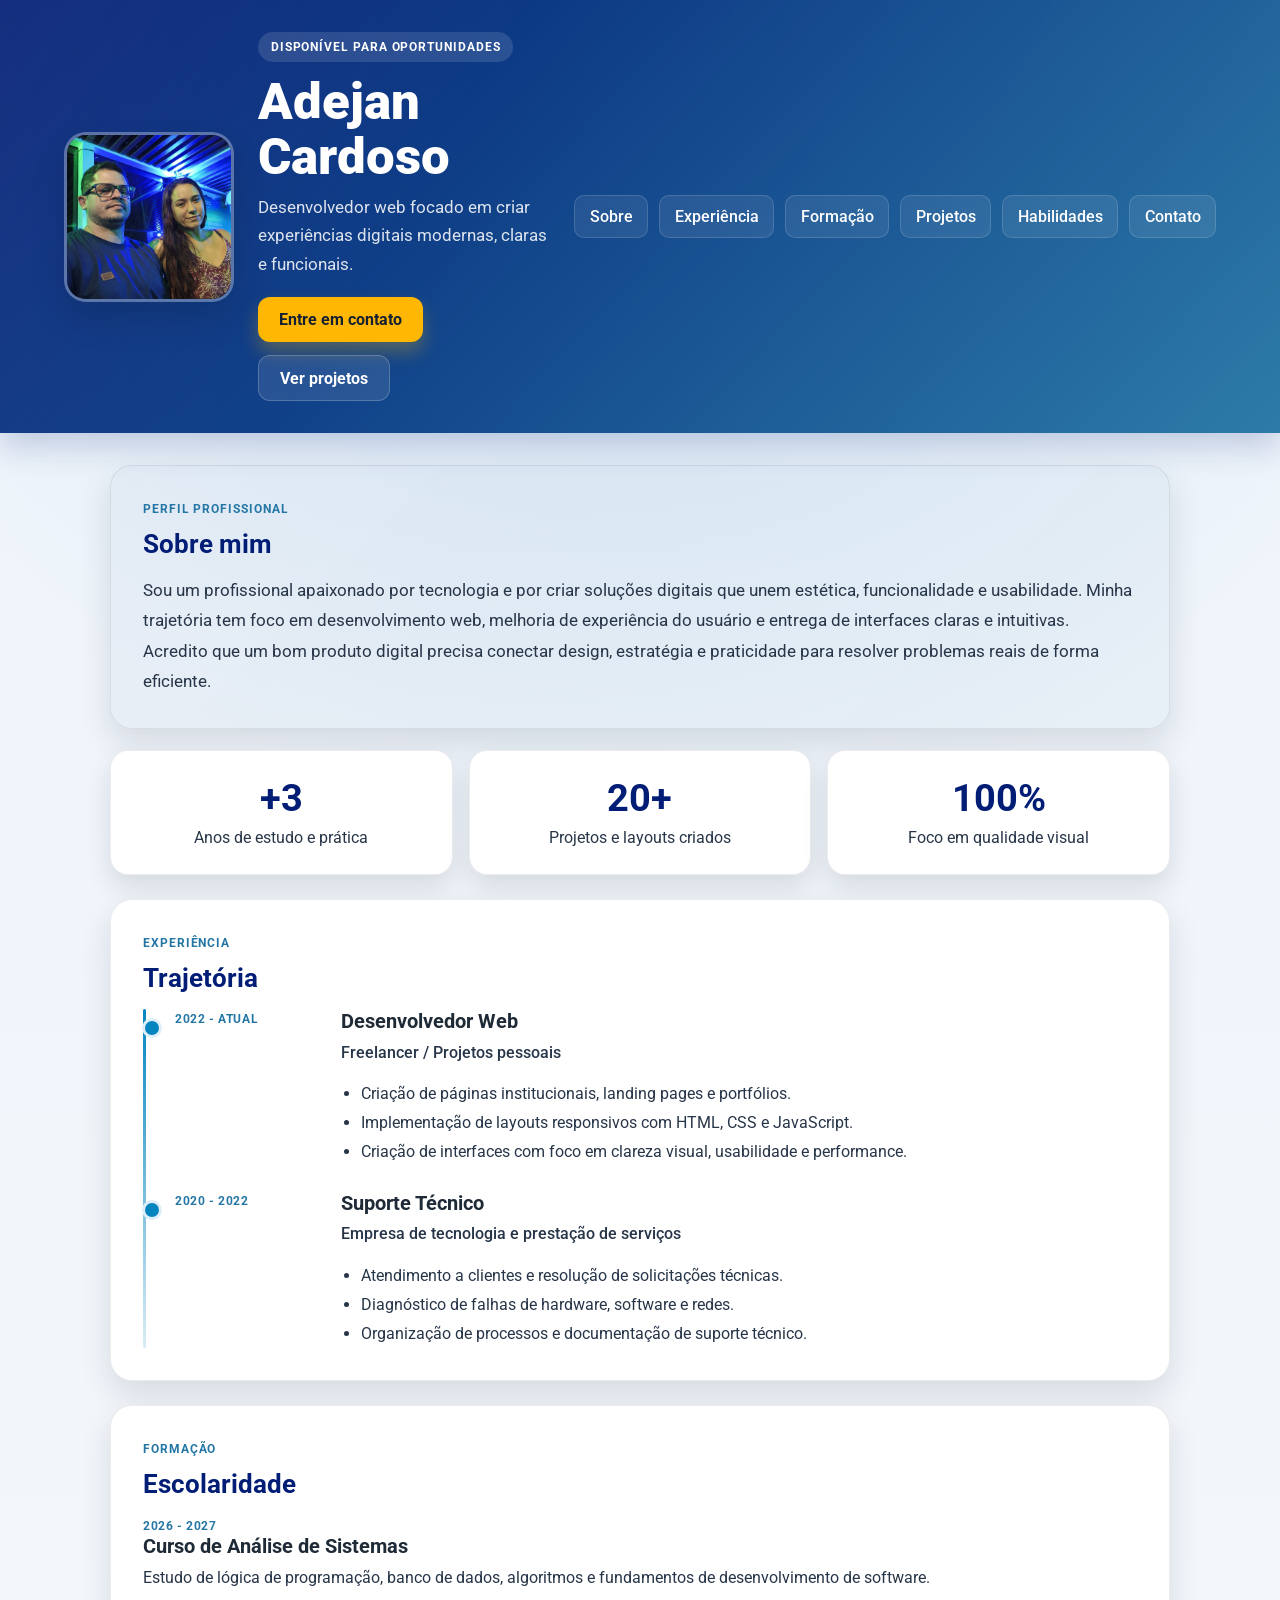
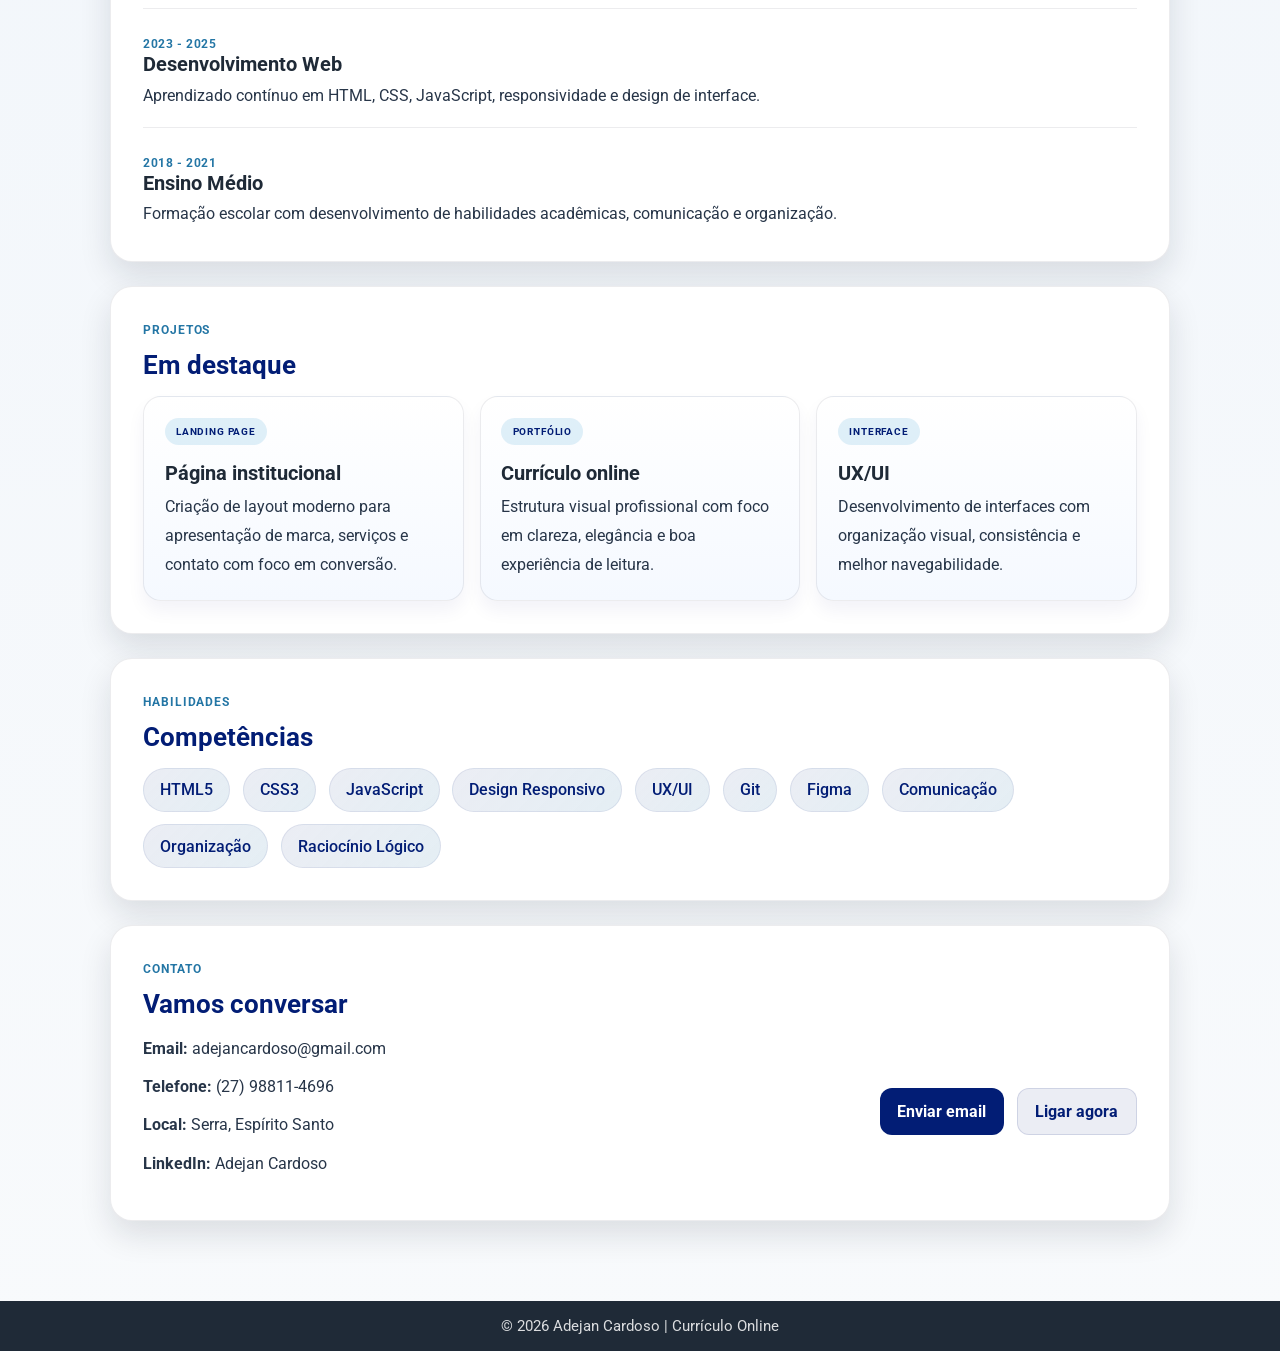
==== index.html @ 1835e3c7 "Add files via upload" ====
<!DOCTYPE html>
<html lang="pt-BR">
<head>
    <meta charset="UTF-8">
    <meta name="viewport" content="width=device-width, initial-scale=1.0">
    <meta name="theme-color" content="#021d75">
    <title>Adejan | Currículo Online</title>
    <meta name="description" content="Currículo online de Adejan com informações pessoais, experiência, formação e contato.">
    <link rel="stylesheet" href="style.css">
    <link rel="icon" type="image/jpeg" href="imgs/adejan-3.jpeg">
</head>
<body>
    <header class="site-header">
        <div class="header-container">
            <div class="imgs">
                <img src="imgs/adejan-3.jpeg" alt="Foto de perfil de Adejan">
            </div>

            <div class="header-text">
                <p class="tag">Disponível para oportunidades</p>
                <h1>Adejan Cardoso</h1>
                <p class="subtitle">Desenvolvedor web focado em criar experiências digitais modernas, claras e funcionais.</p>

                <div class="header-actions">
                    <a class="btn btn-primary" href="#contato">Entre em contato</a>
                    <a class="btn btn-secondary" href="#projetos">Ver projetos</a>
                </div>
            </div>

            <nav class="main-nav" aria-label="Menu principal">
                <ul>
                    <li><a href="#sobre">Sobre</a></li>
                    <li><a href="#experiencia">Experiência</a></li>
                    <li><a href="#formacao">Formação</a></li>
                    <li><a href="#projetos">Projetos</a></li>
                    <li><a href="#habilidades">Habilidades</a></li>
                    <li><a href="#contato">Contato</a></li>
                </ul>
            </nav>
        </div>
    </header>

    <main class="container">
        <section id="sobre" class="card intro-card">
            <div class="section-label">Perfil profissional</div>
            <h2>Sobre mim</h2>
            <p class="lead">
                Sou um profissional apaixonado por tecnologia e por criar soluções digitais que unem estética, funcionalidade e usabilidade.
                Minha trajetória tem foco em desenvolvimento web, melhoria de experiência do usuário e entrega de interfaces claras e intuitivas.
                Acredito que um bom produto digital precisa conectar design, estratégia e praticidade para resolver problemas reais de forma eficiente.
            </p>
        </section>

        <section class="stats-grid" aria-label="Estatísticas principais">
            <div class="stat-card">
                <strong>+3</strong>
                <span>Anos de estudo e prática</span>
            </div>
            <div class="stat-card">
                <strong>20+</strong>
                <span>Projetos e layouts criados</span>
            </div>
            <div class="stat-card">
                <strong>100%</strong>
                <span>Foco em qualidade visual</span>
            </div>
        </section>

        <section id="experiencia" class="card">
            <div class="section-label">Experiência</div>
            <h2>Trajetória</h2>

            <div class="timeline">
                <article class="job">
                    <span class="period">2022 - Atual</span>
                    <div class="job-content">
                        <h3>Desenvolvedor Web</h3>
                        <p class="company">Freelancer / Projetos pessoais</p>
                        <ul>
                            <li>Criação de páginas institucionais, landing pages e portfólios.</li>
                            <li>Implementação de layouts responsivos com HTML, CSS e JavaScript.</li>
                            <li>Criação de interfaces com foco em clareza visual, usabilidade e performance.</li>
                        </ul>
                    </div>
                </article>

                <article class="job">
                    <span class="period">2020 - 2022</span>
                    <div class="job-content">
                        <h3>Suporte Técnico</h3>
                        <p class="company">Empresa de tecnologia e prestação de serviços</p>
                        <ul>
                            <li>Atendimento a clientes e resolução de solicitações técnicas.</li>
                            <li>Diagnóstico de falhas de hardware, software e redes.</li>
                            <li>Organização de processos e documentação de suporte técnico.</li>
                        </ul>
                    </div>
                </article>
            </div>
        </section>

        <section id="formacao" class="card">
            <div class="section-label">Formação</div>
            <h2>Escolaridade</h2>

            <div class="education">
                <div>
                    <span class="period">2026 - 2027</span>
                    <h3>Curso de Análise de Sistemas</h3>
                    <p>Estudo de lógica de programação, banco de dados, algoritmos e fundamentos de desenvolvimento de software.</p>
                </div>

                <div>
                    <span class="period">2023 - 2025</span>
                    <h3>Desenvolvimento Web</h3>
                    <p>Aprendizado contínuo em HTML, CSS, JavaScript, responsividade e design de interface.</p>
                </div>

                <div>
                    <span class="period">2018 - 2021</span>
                    <h3>Ensino Médio</h3>
                    <p>Formação escolar com desenvolvimento de habilidades acadêmicas, comunicação e organização.</p>
                </div>
            </div>
        </section>

        <section id="projetos" class="card">
            <div class="section-label">Projetos</div>
            <h2>Em destaque</h2>

            <div class="projects-grid">
                <article class="project-card">
                    <span class="project-tag">Landing Page</span>
                    <h3>Página institucional</h3>
                    <p>Criação de layout moderno para apresentação de marca, serviços e contato com foco em conversão.</p>
                </article>

                <article class="project-card">
                    <span class="project-tag">Portfólio</span>
                    <h3>Currículo online</h3>
                    <p>Estrutura visual profissional com foco em clareza, elegância e boa experiência de leitura.</p>
                </article>

                <article class="project-card">
                    <span class="project-tag">Interface</span>
                    <h3>UX/UI</h3>
                    <p>Desenvolvimento de interfaces com organização visual, consistência e melhor navegabilidade.</p>
                </article>
            </div>
        </section>

        <section id="habilidades" class="card">
            <div class="section-label">Habilidades</div>
            <h2>Competências</h2>
            <div class="skills">
                <span>HTML5</span>
                <span>CSS3</span>
                <span>JavaScript</span>
                <span>Design Responsivo</span>
                <span>UX/UI</span>
                <span>Git</span>
                <span>Figma</span>
                <span>Comunicação</span>
                <span>Organização</span>
                <span>Raciocínio Lógico</span>
            </div>
        </section>

        <section id="contato" class="card contact-card">
            <div class="section-label">Contato</div>
            <h2>Vamos conversar</h2>

            <div class="contact-layout">
                <ul class="contact-list">
                    <li><strong>Email:</strong> adejancardoso@gmail.com</li>
                    <li><strong>Telefone:</strong> (27) 98811-4696</li>
                    <li><strong>Local:</strong> Serra, Espírito Santo</li>
                    <li><strong>LinkedIn:</strong> Adejan Cardoso</li>
                </ul>

                <div class="contact-actions">
                    <a href="mailto:adejancardoso@gmail.com" class="contact-btn">Enviar email</a>
                    <a href="tel:+5527988114696" class="contact-btn secondary">Ligar agora</a>
                </div>
            </div>
        </section>
    </main>

    <footer class="site-footer">
        <p>© 2026 Adejan Cardoso | Currículo Online</p>
    </footer>
</body>
</html>
---- style.css ----
@charset "UTF-8";
@import url('https://fonts.googleapis.com/css2?family=Roboto:wght@400;500;700;900&display=swap');

:root {
    --azul-escuro: #021d75;
    --azul-medio: #2476a5;
    --azul-claro: #0585c0;
    --cinza-escuro: #1f2a37;
    --cinza-claro: #eff5fb;
    --branco: #ffffff;
    --sombra: rgba(15, 23, 42, 0.12);
    --linha: rgba(15, 23, 42, 0.08);
    --texto: #273548;
    --destaque: #ffb703;
}

* {
    margin: 0;
    padding: 0;
    box-sizing: border-box;
}

html {
    scroll-behavior: smooth;
}

body {
    min-height: 100vh;
    font-family: "Roboto", Arial, sans-serif;
    background:
        radial-gradient(circle at top, rgba(5, 133, 192, 0.12), transparent 28%),
        linear-gradient(180deg, #edf3fa 0%, #f8fafc 100%);
    color: var(--texto);
}

main,
section,
article,
header,
nav,
div {
    min-width: 0;
}

img {
    display: block;
    max-width: 100%;
}

 a {
    text-decoration: none;
}

.site-header {
    background: linear-gradient(135deg, var(--azul-escuro) 0%, var(--azul-medio) 100%);
    color: var(--branco);
    box-shadow: 0 14px 30px rgba(2, 29, 117, 0.18);
    position: relative;
    overflow: hidden;
}

.site-header::after {
    content: "";
    position: absolute;
    inset: 0;
    background: linear-gradient(120deg, rgba(255,255,255,0.08), transparent 35%, rgba(255,255,255,0.04));
    pointer-events: none;
}

.header-container {
    max-width: 1200px;
    margin: 0 auto;
    padding: 2rem 1.5rem;
    display: flex;
    justify-content: space-between;
    align-items: center;
    gap: 1.5rem;
    flex-wrap: wrap;
    position: relative;
    z-index: 1;
}

.imgs {
    width: 170px;
    height: 170px;
    border-radius: 22px;
    overflow: hidden;
    background: rgba(255, 255, 255, 0.08);
    border: 3px solid rgba(255, 255, 255, 0.25);
    box-shadow: 0 18px 35px rgba(0, 0, 0, 0.12);
    flex-shrink: 0;
}

.imgs img {
    width: 100%;
    height: 100%;
    object-fit: cover;
}

.header-text {
    flex: 1;
    min-width: 0;
}

.tag,
.section-label,
.project-tag {
    display: inline-block;
    letter-spacing: 0.08em;
    text-transform: uppercase;
    font-weight: 700;
}

.tag {
    font-size: 0.72rem;
    background: rgba(255, 255, 255, 0.12);
    padding: 0.5rem 0.8rem;
    border-radius: 999px;
    margin-bottom: 0.75rem;
}

.header-text h1 {
    font-size: clamp(2.3rem, 4vw, 3.5rem);
    line-height: 1.08;
    margin-bottom: 0.5rem;
    font-weight: 900;
}

.subtitle {
    color: rgba(255, 255, 255, 0.86);
    max-width: 620px;
    font-size: 1.05rem;
    line-height: 1.7;
}

.header-actions {
    display: flex;
    flex-wrap: wrap;
    gap: 0.8rem;
    margin-top: 1.2rem;
}

.btn {
    display: inline-flex;
    align-items: center;
    justify-content: center;
    padding: 0.8rem 1.3rem;
    border-radius: 12px;
    font-weight: 700;
    transition: transform 0.2s ease, box-shadow 0.2s ease;
}

.btn:hover,
.contact-btn:hover,
.main-nav a:hover,
.project-card:hover {
    transform: translateY(-2px);
}

.btn-primary {
    background: var(--destaque);
    color: #152033;
    box-shadow: 0 10px 18px rgba(255, 183, 3, 0.28);
}

.btn-secondary {
    background: rgba(255, 255, 255, 0.1);
    color: var(--branco);
    border: 1px solid rgba(255, 255, 255, 0.2);
}

.main-nav {
    flex-shrink: 0;
}

.main-nav ul {
    display: flex;
    flex-wrap: wrap;
    list-style: none;
    gap: 0.7rem;
    justify-content: center;
}

.main-nav a {
    display: inline-block;
    color: var(--branco);
    background: rgba(255, 255, 255, 0.08);
    border: 1px solid rgba(255, 255, 255, 0.14);
    padding: 0.7rem 0.9rem;
    border-radius: 10px;
    font-weight: 500;
    transition: all 0.2s ease;
}

.container {
    max-width: 1100px;
    width: 100%;
    margin: 2rem auto;
    padding: 0 1.25rem 3rem;
    display: grid;
    gap: 1.5rem;
}

.card {
    background: var(--branco);
    border: 1px solid var(--linha);
    border-radius: 22px;
    box-shadow: 0 14px 32px var(--sombra);
    padding: 2rem;
}

.section-label {
    font-size: 0.72rem;
    color: var(--azul-medio);
    margin-bottom: 0.8rem;
}

.card h2 {
    margin-bottom: 1rem;
    font-size: clamp(1.6rem, 2vw, 2.1rem);
    color: var(--azul-escuro);
}

.card p {
    line-height: 1.8;
    color: var(--texto);
}

.lead {
    font-size: 1.05rem;
}

.intro-card {
    background: linear-gradient(135deg, rgba(2, 29, 117, 0.03), rgba(36, 118, 165, 0.04));
}

.stats-grid {
    display: grid;
    grid-template-columns: repeat(auto-fit, minmax(min(100%, 180px), 1fr));
    gap: 1rem;
    margin-top: -0.2rem;
}

.stat-card {
    background: var(--branco);
    border: 1px solid var(--linha);
    border-radius: 18px;
    box-shadow: 0 12px 26px var(--sombra);
    padding: 1.5rem 1.2rem;
    text-align: center;
}

.stat-card strong {
    display: block;
    font-size: clamp(1.8rem, 3vw, 2.4rem);
    color: var(--azul-escuro);
    margin-bottom: 0.4rem;
}

.stat-card span {
    color: var(--texto);
    line-height: 1.5;
}

.timeline {
    display: grid;
    gap: 1.5rem;
    position: relative;
    padding-left: 1rem;
}

.timeline::before {
    content: "";
    position: absolute;
    left: 0;
    top: 0;
    bottom: 0;
    width: 3px;
    background: linear-gradient(180deg, var(--azul-claro), rgba(5, 133, 192, 0.15));
    border-radius: 999px;
}

.job {
    position: relative;
    display: grid;
    grid-template-columns: 150px 1fr;
    gap: 1rem;
    align-items: start;
    padding-left: 1rem;
}

.job::before {
    content: "";
    position: absolute;
    left: -1.05rem;
    top: 0.55rem;
    width: 14px;
    height: 14px;
    border-radius: 50%;
    background: var(--azul-claro);
    border: 3px solid #dfeff9;
}

.period {
    display: inline-block;
    font-size: 0.75rem;
    font-weight: 700;
    letter-spacing: 0.05em;
    color: var(--azul-medio);
    text-transform: uppercase;
    padding-top: 0.2rem;
}

.job-content h3,
.education h3,
.project-card h3 {
    margin-bottom: 0.35rem;
    font-size: 1.25rem;
    color: var(--cinza-escuro);
}

.company {
    margin-bottom: 0.8rem;
    color: var(--azul-medio);
    font-weight: 500;
}

.job-content ul,
.contact-list {
    padding-left: 1.25rem;
    line-height: 1.8;
    color: var(--texto);
}

.education {
    display: grid;
    gap: 1.5rem;
}

.education > div {
    padding-bottom: 1rem;
    border-bottom: 1px solid var(--linha);
}

.education > div:last-child {
    border-bottom: none;
    padding-bottom: 0;
}

.projects-grid {
    display: grid;
    grid-template-columns: repeat(auto-fit, minmax(min(100%, 220px), 1fr));
    gap: 1rem;
}

.project-card {
    background: linear-gradient(180deg, #ffffff, #f5f9ff);
    border: 1px solid var(--linha);
    border-radius: 18px;
    padding: 1.3rem;
    box-shadow: 0 10px 18px rgba(2, 29, 117, 0.05);
    transition: transform 0.2s ease, box-shadow 0.2s ease;
}

.project-card:hover {
    transform: translateY(-3px);
    box-shadow: 0 18px 26px rgba(2, 29, 117, 0.08);
}

.project-tag {
    font-size: 0.64rem;
    background: rgba(5, 133, 192, 0.12);
    color: var(--azul-escuro);
    padding: 0.45rem 0.7rem;
    border-radius: 999px;
    margin-bottom: 1rem;
}

.project-card p {
    margin-top: 0.5rem;
}

.skills {
    display: flex;
    flex-wrap: wrap;
    gap: 0.8rem;
}

.skills span {
    background: linear-gradient(135deg, rgba(2, 29, 117, 0.08), rgba(36, 118, 165, 0.12));
    color: var(--azul-escuro);
    border: 1px solid rgba(2, 29, 117, 0.08);
    border-radius: 999px;
    padding: 0.7rem 1rem;
    font-weight: 500;
}

.contact-layout {
    display: flex;
    justify-content: space-between;
    align-items: center;
    gap: 2rem;
    flex-wrap: wrap;
}

.contact-list {
    list-style: none;
    padding-left: 0;
    flex: 1 1 280px;
    min-width: 0;
    overflow-wrap: anywhere;
}

.contact-list li {
    margin-bottom: 0.6rem;
}

.contact-actions {
    display: flex;
    gap: 0.8rem;
    flex-wrap: wrap;
}

.contact-btn {
    display: inline-flex;
    align-items: center;
    justify-content: center;
    padding: 0.8rem 1.1rem;
    border-radius: 12px;
    background: var(--azul-escuro);
    color: var(--branco);
    font-weight: 700;
    transition: transform 0.2s ease, opacity 0.2s ease;
}

.contact-btn.secondary {
    background: rgba(2, 29, 117, 0.08);
    color: var(--azul-escuro);
    border: 1px solid rgba(2, 29, 117, 0.12);
}

.site-footer {
    background: var(--cinza-escuro);
    color: rgba(255, 255, 255, 0.84);
    text-align: center;
    padding: 1rem 1.25rem;
    font-size: 0.95rem;
}

@media (max-width: 900px) {
    .contact-layout {
        align-items: flex-start;
    }
}

@media (max-width: 760px) {
    .header-container {
        justify-content: center;
        text-align: center;
    }

    .header-text {
        width: 100%;
    }

    .header-actions,
    .main-nav ul,
    .contact-actions {
        justify-content: center;
    }

    .job {
        grid-template-columns: 1fr;
        gap: 0.5rem;
    }

    .timeline {
        padding-left: 0.5rem;
    }

    .card {
        padding: 1.5rem 1.1rem;
    }
}

@media (max-width: 480px) {
    .header-container {
        padding: 1.5rem 1rem;
        gap: 1.1rem;
    }

    .imgs {
        width: 140px;
        height: 140px;
    }

    .container {
        margin: 1.25rem auto;
        padding: 0 0.75rem 2rem;
        gap: 1rem;
    }

    .card {
        padding: 1.25rem 1rem;
        border-radius: 18px;
    }

    .main-nav ul {
        gap: 0.5rem;
    }

    .main-nav a {
        padding: 0.6rem 0.7rem;
    }

    .contact-actions {
        width: 100%;
    }

    .contact-btn {
        flex: 1 1 100%;
    }
}

@media (prefers-reduced-motion: reduce) {
    html {
        scroll-behavior: auto;
    }

    *,
    *::before,
    *::after {
        transition-duration: 0.01ms !important;
        animation-duration: 0.01ms !important;
        animation-iteration-count: 1 !important;
    }
}
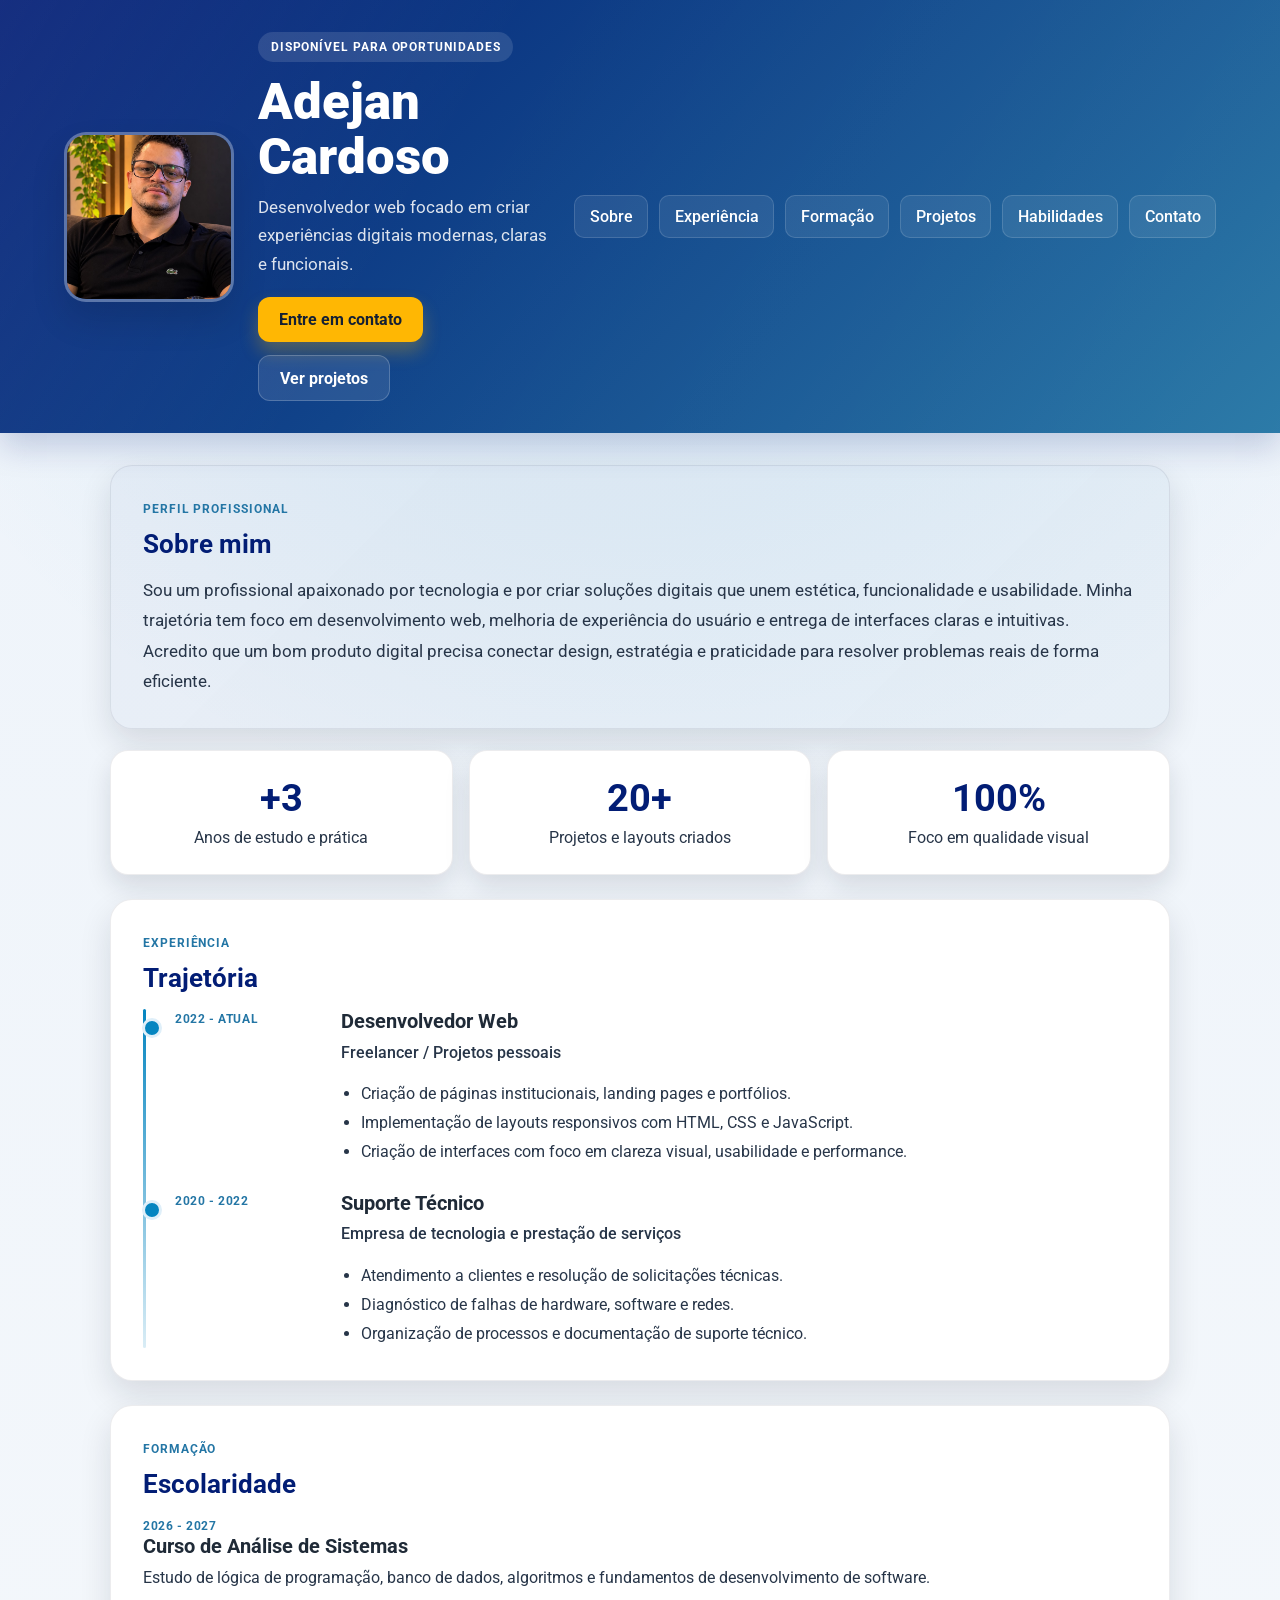
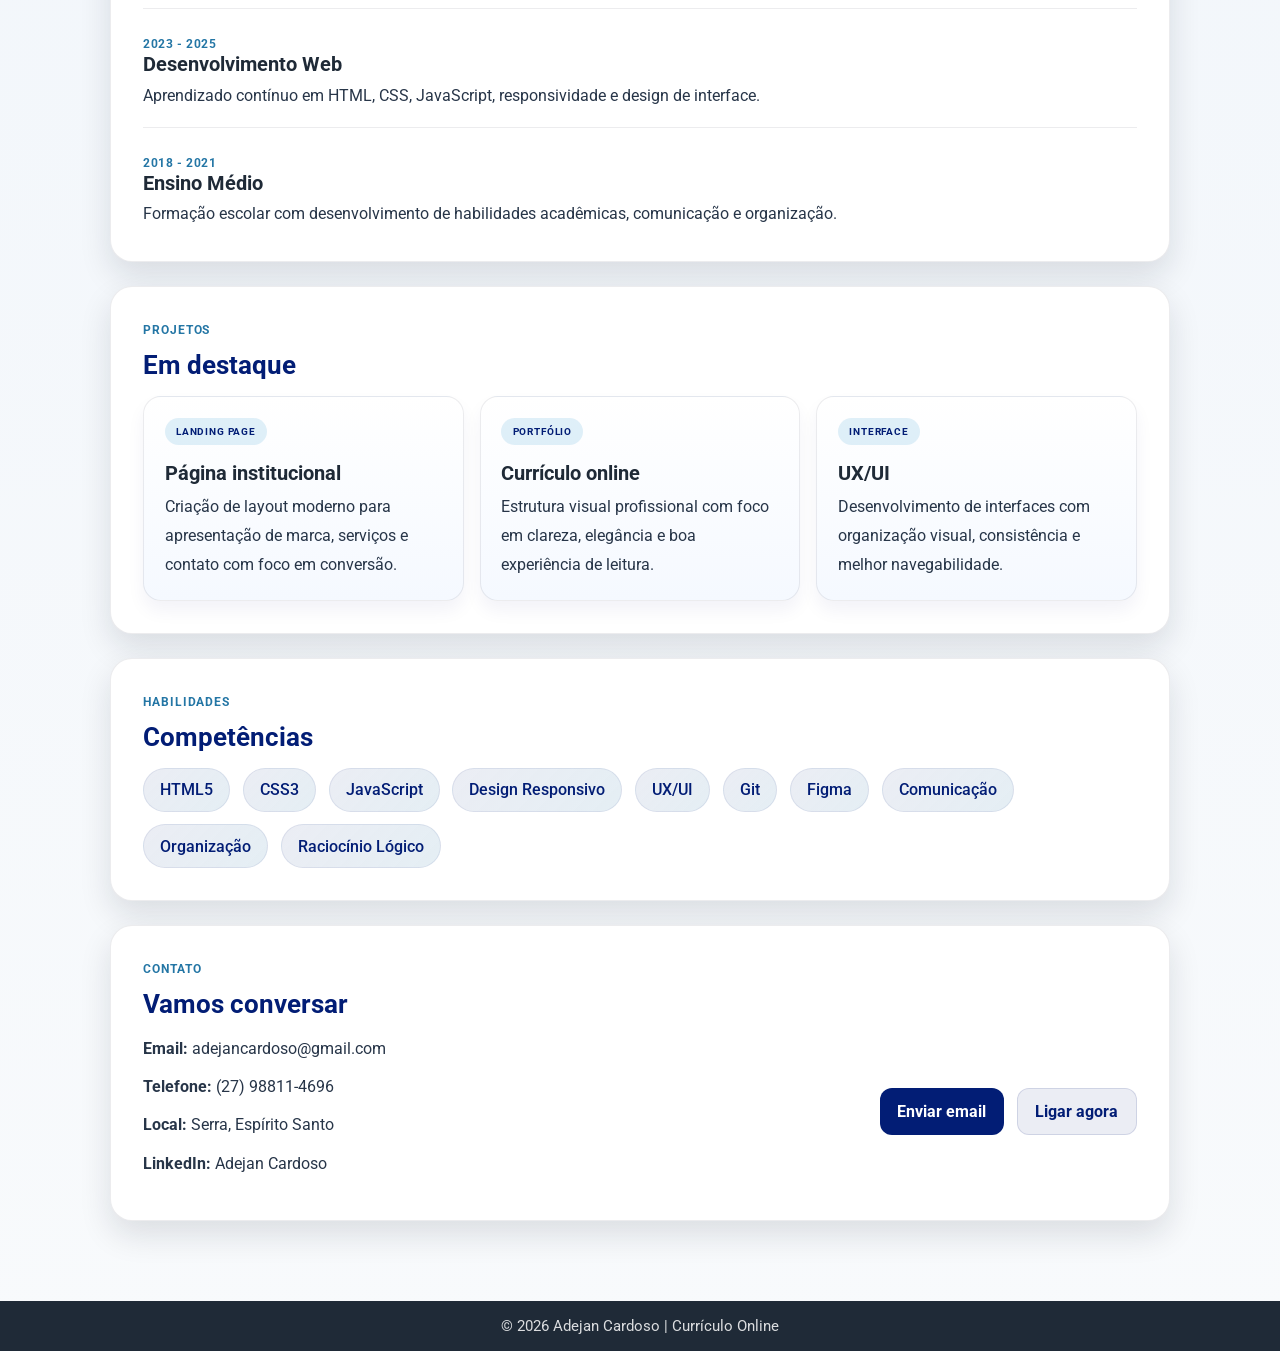
==== commit 38f63108: "Update profile image and contact details Updated profile image and modified contact section." ====
--- a/index.html
+++ b/index.html
@@ -1,4 +1,5 @@
 <!DOCTYPE html>
+
 <html lang="pt-BR">
 <head>
     <meta charset="UTF-8">
@@ -13,7 +14,7 @@
     <header class="site-header">
         <div class="header-container">
             <div class="imgs">
-                <img src="imgs/adejan-3.jpeg" alt="Foto de perfil de Adejan">
+                <img src="imgs/ade-top.jpeg" alt="Foto de perfil de Adejan">
             </div>
 
             <div class="header-text">
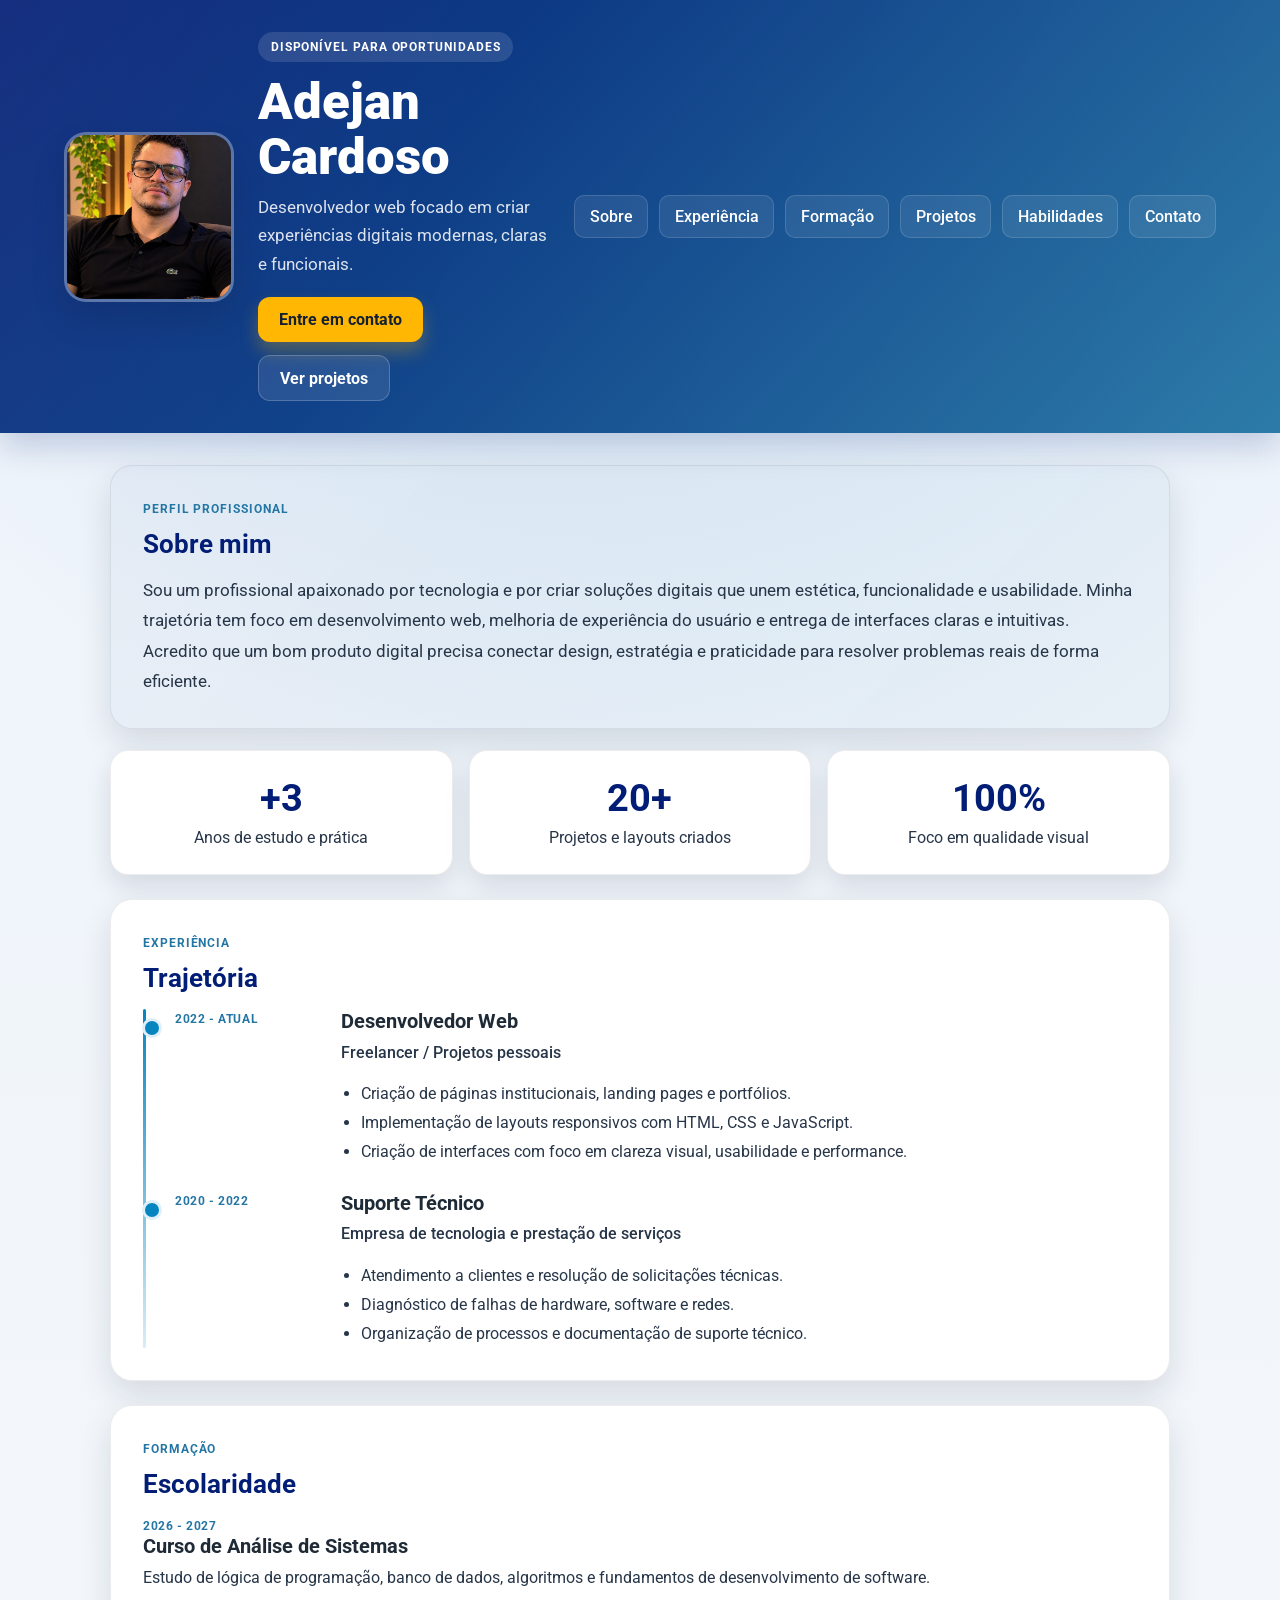
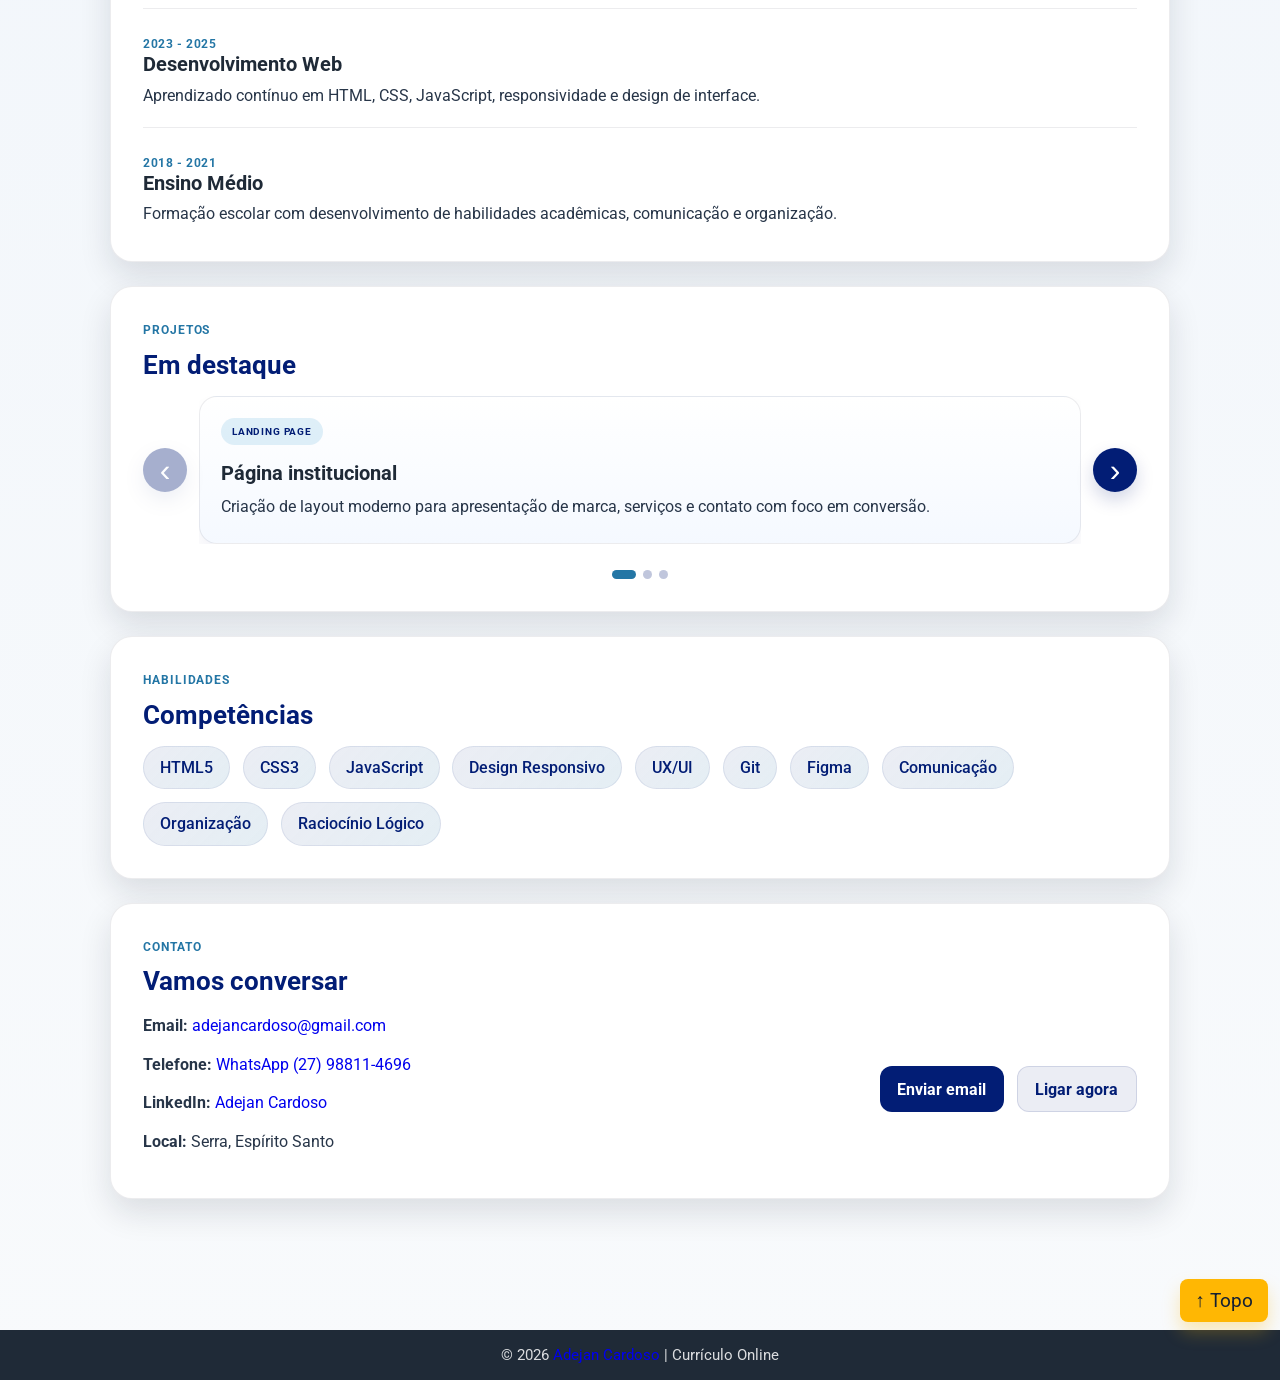
==== commit 4c2a1d2f: "add carrossel e diciona no curriculo" ====
--- a/index.html
+++ b/index.html
@@ -1,194 +1,216 @@
-<!DOCTYPE html>
-
-<html lang="pt-BR">
-<head>
-    <meta charset="UTF-8">
-    <meta name="viewport" content="width=device-width, initial-scale=1.0">
-    <meta name="theme-color" content="#021d75">
-    <title>Adejan | Currículo Online</title>
-    <meta name="description" content="Currículo online de Adejan com informações pessoais, experiência, formação e contato.">
-    <link rel="stylesheet" href="style.css">
-    <link rel="icon" type="image/jpeg" href="imgs/adejan-3.jpeg">
-</head>
-<body>
-    <header class="site-header">
-        <div class="header-container">
-            <div class="imgs">
-                <img src="imgs/ade-top.jpeg" alt="Foto de perfil de Adejan">
-            </div>
-
-            <div class="header-text">
-                <p class="tag">Disponível para oportunidades</p>
-                <h1>Adejan Cardoso</h1>
-                <p class="subtitle">Desenvolvedor web focado em criar experiências digitais modernas, claras e funcionais.</p>
-
-                <div class="header-actions">
-                    <a class="btn btn-primary" href="#contato">Entre em contato</a>
-                    <a class="btn btn-secondary" href="#projetos">Ver projetos</a>
-                </div>
-            </div>
-
-            <nav class="main-nav" aria-label="Menu principal">
-                <ul>
-                    <li><a href="#sobre">Sobre</a></li>
-                    <li><a href="#experiencia">Experiência</a></li>
-                    <li><a href="#formacao">Formação</a></li>
-                    <li><a href="#projetos">Projetos</a></li>
-                    <li><a href="#habilidades">Habilidades</a></li>
-                    <li><a href="#contato">Contato</a></li>
-                </ul>
-            </nav>
-        </div>
-    </header>
-
-    <main class="container">
-        <section id="sobre" class="card intro-card">
-            <div class="section-label">Perfil profissional</div>
-            <h2>Sobre mim</h2>
-            <p class="lead">
-                Sou um profissional apaixonado por tecnologia e por criar soluções digitais que unem estética, funcionalidade e usabilidade.
-                Minha trajetória tem foco em desenvolvimento web, melhoria de experiência do usuário e entrega de interfaces claras e intuitivas.
-                Acredito que um bom produto digital precisa conectar design, estratégia e praticidade para resolver problemas reais de forma eficiente.
-            </p>
-        </section>
-
-        <section class="stats-grid" aria-label="Estatísticas principais">
-            <div class="stat-card">
-                <strong>+3</strong>
-                <span>Anos de estudo e prática</span>
-            </div>
-            <div class="stat-card">
-                <strong>20+</strong>
-                <span>Projetos e layouts criados</span>
-            </div>
-            <div class="stat-card">
-                <strong>100%</strong>
-                <span>Foco em qualidade visual</span>
-            </div>
-        </section>
-
-        <section id="experiencia" class="card">
-            <div class="section-label">Experiência</div>
-            <h2>Trajetória</h2>
-
-            <div class="timeline">
-                <article class="job">
-                    <span class="period">2022 - Atual</span>
-                    <div class="job-content">
-                        <h3>Desenvolvedor Web</h3>
-                        <p class="company">Freelancer / Projetos pessoais</p>
-                        <ul>
-                            <li>Criação de páginas institucionais, landing pages e portfólios.</li>
-                            <li>Implementação de layouts responsivos com HTML, CSS e JavaScript.</li>
-                            <li>Criação de interfaces com foco em clareza visual, usabilidade e performance.</li>
-                        </ul>
-                    </div>
-                </article>
-
-                <article class="job">
-                    <span class="period">2020 - 2022</span>
-                    <div class="job-content">
-                        <h3>Suporte Técnico</h3>
-                        <p class="company">Empresa de tecnologia e prestação de serviços</p>
-                        <ul>
-                            <li>Atendimento a clientes e resolução de solicitações técnicas.</li>
-                            <li>Diagnóstico de falhas de hardware, software e redes.</li>
-                            <li>Organização de processos e documentação de suporte técnico.</li>
-                        </ul>
-                    </div>
-                </article>
-            </div>
-        </section>
-
-        <section id="formacao" class="card">
-            <div class="section-label">Formação</div>
-            <h2>Escolaridade</h2>
-
-            <div class="education">
-                <div>
-                    <span class="period">2026 - 2027</span>
-                    <h3>Curso de Análise de Sistemas</h3>
-                    <p>Estudo de lógica de programação, banco de dados, algoritmos e fundamentos de desenvolvimento de software.</p>
-                </div>
-
-                <div>
-                    <span class="period">2023 - 2025</span>
-                    <h3>Desenvolvimento Web</h3>
-                    <p>Aprendizado contínuo em HTML, CSS, JavaScript, responsividade e design de interface.</p>
-                </div>
-
-                <div>
-                    <span class="period">2018 - 2021</span>
-                    <h3>Ensino Médio</h3>
-                    <p>Formação escolar com desenvolvimento de habilidades acadêmicas, comunicação e organização.</p>
-                </div>
-            </div>
-        </section>
-
-        <section id="projetos" class="card">
-            <div class="section-label">Projetos</div>
-            <h2>Em destaque</h2>
-
-            <div class="projects-grid">
-                <article class="project-card">
-                    <span class="project-tag">Landing Page</span>
-                    <h3>Página institucional</h3>
-                    <p>Criação de layout moderno para apresentação de marca, serviços e contato com foco em conversão.</p>
-                </article>
-
-                <article class="project-card">
-                    <span class="project-tag">Portfólio</span>
-                    <h3>Currículo online</h3>
-                    <p>Estrutura visual profissional com foco em clareza, elegância e boa experiência de leitura.</p>
-                </article>
-
-                <article class="project-card">
-                    <span class="project-tag">Interface</span>
-                    <h3>UX/UI</h3>
-                    <p>Desenvolvimento de interfaces com organização visual, consistência e melhor navegabilidade.</p>
-                </article>
-            </div>
-        </section>
-
-        <section id="habilidades" class="card">
-            <div class="section-label">Habilidades</div>
-            <h2>Competências</h2>
-            <div class="skills">
-                <span>HTML5</span>
-                <span>CSS3</span>
-                <span>JavaScript</span>
-                <span>Design Responsivo</span>
-                <span>UX/UI</span>
-                <span>Git</span>
-                <span>Figma</span>
-                <span>Comunicação</span>
-                <span>Organização</span>
-                <span>Raciocínio Lógico</span>
-            </div>
-        </section>
-
-        <section id="contato" class="card contact-card">
-            <div class="section-label">Contato</div>
-            <h2>Vamos conversar</h2>
-
-            <div class="contact-layout">
-                <ul class="contact-list">
-                    <li><strong>Email:</strong> adejancardoso@gmail.com</li>
-                    <li><strong>Telefone:</strong> (27) 98811-4696</li>
-                    <li><strong>Local:</strong> Serra, Espírito Santo</li>
-                    <li><strong>LinkedIn:</strong> Adejan Cardoso</li>
-                </ul>
-
-                <div class="contact-actions">
-                    <a href="mailto:adejancardoso@gmail.com" class="contact-btn">Enviar email</a>
-                    <a href="tel:+5527988114696" class="contact-btn secondary">Ligar agora</a>
-                </div>
-            </div>
-        </section>
-    </main>
-
-    <footer class="site-footer">
-        <p>© 2026 Adejan Cardoso | Currículo Online</p>
-    </footer>
-</body>
-</html>
+<!DOCTYPE html>
+<html lang="pt-BR">
+<head>
+    <meta charset="UTF-8">
+    <meta name="viewport" content="width=device-width, initial-scale=1.0">
+    <meta name="theme-color" content="#021d75">
+    <title>Adejan | Currículo Online</title>
+    <meta name="description" content="Currículo online de Adejan com informações pessoais, experiência, formação e contato.">
+    <link rel="stylesheet" href="style.css">
+    <link rel="icon" type="image/jpeg" href="imgs/ade-top.jpeg">
+    
+</head>
+<body>
+    <header class="site-header">
+
+        <!-- No início do seu body, defina o ponto de ancoragem -->
+        <div id="topo"></div>
+
+        <!-- Conteúdo da sua página aqui... -->
+
+
+        <div class="header-container">
+            <div class="imgs">
+                <img src="imgs/ade-top.jpeg" alt="Foto de perfil de Adejan">
+            </div>
+
+            <div class="header-text">
+                <p class="tag">Disponível para oportunidades</p>
+                <h1>Adejan Cardoso</h1>
+                <p class="subtitle">Desenvolvedor web focado em criar experiências digitais modernas, claras e funcionais.</p>
+
+                <div class="header-actions">
+                    <a class="btn btn-primary" href="#contato">Entre em contato</a>
+                    <a class="btn btn-secondary" href="#projetos">Ver projetos</a>
+                </div>
+            </div>
+
+            <nav class="main-nav" aria-label="Menu principal">
+                <ul>
+                    <li><a href="#sobre">Sobre</a></li>
+                    <li><a href="#experiencia">Experiência</a></li>
+                    <li><a href="#formacao">Formação</a></li>
+                    <li><a href="#projetos">Projetos</a></li>
+                    <li><a href="#habilidades">Habilidades</a></li>
+                    <li><a href="#contato">Contato</a></li>
+                </ul>
+            </nav>
+        </div>
+    </header>
+
+    <main class="container">
+        <section id="sobre" class="card intro-card">
+            <div class="section-label">Perfil profissional</div>
+            <h2>Sobre mim</h2>
+            <p class="lead">
+                Sou um profissional apaixonado por tecnologia e por criar soluções digitais que unem estética, funcionalidade e usabilidade.
+                Minha trajetória tem foco em desenvolvimento web, melhoria de experiência do usuário e entrega de interfaces claras e intuitivas.
+                Acredito que um bom produto digital precisa conectar design, estratégia e praticidade para resolver problemas reais de forma eficiente.
+            </p>
+        </section>
+
+        <section class="stats-grid" aria-label="Estatísticas principais">
+            <div class="stat-card">
+                <strong>+3</strong>
+                <span>Anos de estudo e prática</span>
+            </div>
+            <div class="stat-card">
+                <strong>20+</strong>
+                <span>Projetos e layouts criados</span>
+            </div>
+            <div class="stat-card">
+                <strong>100%</strong>
+                <span>Foco em qualidade visual</span>
+            </div>
+        </section>
+
+        <section id="experiencia" class="card">
+            <div class="section-label">Experiência</div>
+            <h2>Trajetória</h2>
+
+            <div class="timeline">
+                <article class="job">
+                    <span class="period">2022 - Atual</span>
+                    <div class="job-content">
+                        <h3>Desenvolvedor Web</h3>
+                        <p class="company">Freelancer / Projetos pessoais</p>
+                        <ul>
+                            <li>Criação de páginas institucionais, landing pages e portfólios.</li>
+                            <li>Implementação de layouts responsivos com HTML, CSS e JavaScript.</li>
+                            <li>Criação de interfaces com foco em clareza visual, usabilidade e performance.</li>
+                        </ul>
+                    </div>
+                </article>
+
+                <article class="job">
+                    <span class="period">2020 - 2022</span>
+                    <div class="job-content">
+                        <h3>Suporte Técnico</h3>
+                        <p class="company">Empresa de tecnologia e prestação de serviços</p>
+                        <ul>
+                            <li>Atendimento a clientes e resolução de solicitações técnicas.</li>
+                            <li>Diagnóstico de falhas de hardware, software e redes.</li>
+                            <li>Organização de processos e documentação de suporte técnico.</li>
+                        </ul>
+                    </div>
+                </article>
+            </div>
+        </section>
+
+        <section id="formacao" class="card">
+            <div class="section-label">Formação</div>
+            <h2>Escolaridade</h2>
+
+            <div class="education">
+                <div>
+                    <span class="period">2026 - 2027</span>
+                    <h3>Curso de Análise de Sistemas</h3>
+                    <p>Estudo de lógica de programação, banco de dados, algoritmos e fundamentos de desenvolvimento de software.</p>
+                </div>
+
+                <div>
+                    <span class="period">2023 - 2025</span>
+                    <h3>Desenvolvimento Web</h3>
+                    <p>Aprendizado contínuo em HTML, CSS, JavaScript, responsividade e design de interface.</p>
+                </div>
+
+                <div>
+                    <span class="period">2018 - 2021</span>
+                    <h3>Ensino Médio</h3>
+                    <p>Formação escolar com desenvolvimento de habilidades acadêmicas, comunicação e organização.</p>
+                </div>
+            </div>
+        </section>
+
+        <section id="projetos" class="card">
+            <div class="section-label">Projetos</div>
+            <h2>Em destaque</h2>
+
+            <div class="projects-carousel" aria-label="Projetos em destaque">
+                <button class="carousel-button carousel-prev" type="button" aria-label="Projeto anterior">&#8249;</button>
+
+                <div class="projects-grid" tabindex="0">
+                    <article class="project-card">
+                        <span class="project-tag">Landing Page</span>
+                        <h3>Página institucional</h3>
+                        <p>Criação de layout moderno para apresentação de marca, serviços e contato com foco em conversão.</p>
+                    </article>
+
+                    <article class="project-card">
+                        <span class="project-tag">Portfólio</span>
+                        <h3>Currículo online</h3>
+                        <p>Estrutura visual profissional com foco em clareza, elegância e boa experiência de leitura.</p>
+                    </article>
+
+                    <article class="project-card">
+                        <span class="project-tag">Interface</span>
+                        <h3>UX/UI</h3>
+                        <p>Desenvolvimento de interfaces com organização visual, consistência e melhor navegabilidade.</p>
+                    </article>
+                </div>
+
+                <button class="carousel-button carousel-next" type="button" aria-label="Próximo projeto">&#8250;</button>
+                <div class="carousel-dots" aria-label="Escolher projeto"></div>
+            </div>
+        </section>
+
+        <section id="habilidades" class="card">
+            <div class="section-label">Habilidades</div>
+            <h2>Competências</h2>
+            <div class="skills">
+                <span>HTML5</span>
+                <span>CSS3</span>
+                <span>JavaScript</span>
+                <span>Design Responsivo</span>
+                <span>UX/UI</span>
+                <span>Git</span>
+                <span>Figma</span>
+                <span>Comunicação</span>
+                <span>Organização</span>
+                <span>Raciocínio Lógico</span>
+            </div>
+        </section>
+
+        <section id="contato" class="card contact-card">
+            <div class="section-label">Contato</div>
+            <h2>Vamos conversar</h2>
+
+            <div class="contact-layout">
+                <ul class="contact-list">
+                    <li><strong>Email:</strong> <a href="mailto:adejancardoso@gmail.com" target="_blank">adejancardoso@gmail.com</a></li>
+                    <li><strong>Telefone:</strong> <a href="tel:+5527988114696" target="_blank"> WhatsApp (27) 98811-4696</a></li>
+                    <li><strong>LinkedIn:</strong> <a href="https://www.linkedin.com/in/adejancardoso" target="_blank">Adejan Cardoso</a></li>
+                    <li><strong>Local:</strong> Serra, Espírito Santo</li>
+                    
+                </ul>
+
+                <div class="contact-actions">
+                    <a href="mailto:adejancardoso@gmail.com" class="contact-btn">Enviar email</a>
+                    <a href="tel:+5527988114696" class="contact-btn secondary">Ligar agora</a>
+                </div>
+            </div>
+        </section>
+    </main>
+            <!-- Botão de voltar ao topo -->
+
+        <div class="footer-content">  
+        <a href="#topo" class="btn-topo">↑ Topo</a>
+        </div>
+        
+    <footer class="site-footer">
+        
+        <p>© 2026 <a href="https://github.com/adejancardoso" target="_blank">Adejan Cardoso</a> | Currículo Online</p>
+    </footer>
+    <script src="script.js"></script>
+</body>
+</html>
--- a/style.css
+++ b/style.css
@@ -1,538 +1,635 @@
-@charset "UTF-8";
-@import url('https://fonts.googleapis.com/css2?family=Roboto:wght@400;500;700;900&display=swap');
-
-:root {
-    --azul-escuro: #021d75;
-    --azul-medio: #2476a5;
-    --azul-claro: #0585c0;
-    --cinza-escuro: #1f2a37;
-    --cinza-claro: #eff5fb;
-    --branco: #ffffff;
-    --sombra: rgba(15, 23, 42, 0.12);
-    --linha: rgba(15, 23, 42, 0.08);
-    --texto: #273548;
-    --destaque: #ffb703;
-}
-
-* {
-    margin: 0;
-    padding: 0;
-    box-sizing: border-box;
-}
-
-html {
-    scroll-behavior: smooth;
-}
-
-body {
-    min-height: 100vh;
-    font-family: "Roboto", Arial, sans-serif;
-    background:
-        radial-gradient(circle at top, rgba(5, 133, 192, 0.12), transparent 28%),
-        linear-gradient(180deg, #edf3fa 0%, #f8fafc 100%);
-    color: var(--texto);
-}
-
-main,
-section,
-article,
-header,
-nav,
-div {
-    min-width: 0;
-}
-
-img {
-    display: block;
-    max-width: 100%;
-}
-
- a {
-    text-decoration: none;
-}
-
-.site-header {
-    background: linear-gradient(135deg, var(--azul-escuro) 0%, var(--azul-medio) 100%);
-    color: var(--branco);
-    box-shadow: 0 14px 30px rgba(2, 29, 117, 0.18);
-    position: relative;
-    overflow: hidden;
-}
-
-.site-header::after {
-    content: "";
-    position: absolute;
-    inset: 0;
-    background: linear-gradient(120deg, rgba(255,255,255,0.08), transparent 35%, rgba(255,255,255,0.04));
-    pointer-events: none;
-}
-
-.header-container {
-    max-width: 1200px;
-    margin: 0 auto;
-    padding: 2rem 1.5rem;
-    display: flex;
-    justify-content: space-between;
-    align-items: center;
-    gap: 1.5rem;
-    flex-wrap: wrap;
-    position: relative;
-    z-index: 1;
-}
-
-.imgs {
-    width: 170px;
-    height: 170px;
-    border-radius: 22px;
-    overflow: hidden;
-    background: rgba(255, 255, 255, 0.08);
-    border: 3px solid rgba(255, 255, 255, 0.25);
-    box-shadow: 0 18px 35px rgba(0, 0, 0, 0.12);
-    flex-shrink: 0;
-}
-
-.imgs img {
-    width: 100%;
-    height: 100%;
-    object-fit: cover;
-}
-
-.header-text {
-    flex: 1;
-    min-width: 0;
-}
-
-.tag,
-.section-label,
-.project-tag {
-    display: inline-block;
-    letter-spacing: 0.08em;
-    text-transform: uppercase;
-    font-weight: 700;
-}
-
-.tag {
-    font-size: 0.72rem;
-    background: rgba(255, 255, 255, 0.12);
-    padding: 0.5rem 0.8rem;
-    border-radius: 999px;
-    margin-bottom: 0.75rem;
-}
-
-.header-text h1 {
-    font-size: clamp(2.3rem, 4vw, 3.5rem);
-    line-height: 1.08;
-    margin-bottom: 0.5rem;
-    font-weight: 900;
-}
-
-.subtitle {
-    color: rgba(255, 255, 255, 0.86);
-    max-width: 620px;
-    font-size: 1.05rem;
-    line-height: 1.7;
-}
-
-.header-actions {
-    display: flex;
-    flex-wrap: wrap;
-    gap: 0.8rem;
-    margin-top: 1.2rem;
-}
-
-.btn {
-    display: inline-flex;
-    align-items: center;
-    justify-content: center;
-    padding: 0.8rem 1.3rem;
-    border-radius: 12px;
-    font-weight: 700;
-    transition: transform 0.2s ease, box-shadow 0.2s ease;
-}
-
-.btn:hover,
-.contact-btn:hover,
-.main-nav a:hover,
-.project-card:hover {
-    transform: translateY(-2px);
-}
-
-.btn-primary {
-    background: var(--destaque);
-    color: #152033;
-    box-shadow: 0 10px 18px rgba(255, 183, 3, 0.28);
-}
-
-.btn-secondary {
-    background: rgba(255, 255, 255, 0.1);
-    color: var(--branco);
-    border: 1px solid rgba(255, 255, 255, 0.2);
-}
-
-.main-nav {
-    flex-shrink: 0;
-}
-
-.main-nav ul {
-    display: flex;
-    flex-wrap: wrap;
-    list-style: none;
-    gap: 0.7rem;
-    justify-content: center;
-}
-
-.main-nav a {
-    display: inline-block;
-    color: var(--branco);
-    background: rgba(255, 255, 255, 0.08);
-    border: 1px solid rgba(255, 255, 255, 0.14);
-    padding: 0.7rem 0.9rem;
-    border-radius: 10px;
-    font-weight: 500;
-    transition: all 0.2s ease;
-}
-
-.container {
-    max-width: 1100px;
-    width: 100%;
-    margin: 2rem auto;
-    padding: 0 1.25rem 3rem;
-    display: grid;
-    gap: 1.5rem;
-}
-
-.card {
-    background: var(--branco);
-    border: 1px solid var(--linha);
-    border-radius: 22px;
-    box-shadow: 0 14px 32px var(--sombra);
-    padding: 2rem;
-}
-
-.section-label {
-    font-size: 0.72rem;
-    color: var(--azul-medio);
-    margin-bottom: 0.8rem;
-}
-
-.card h2 {
-    margin-bottom: 1rem;
-    font-size: clamp(1.6rem, 2vw, 2.1rem);
-    color: var(--azul-escuro);
-}
-
-.card p {
-    line-height: 1.8;
-    color: var(--texto);
-}
-
-.lead {
-    font-size: 1.05rem;
-}
-
-.intro-card {
-    background: linear-gradient(135deg, rgba(2, 29, 117, 0.03), rgba(36, 118, 165, 0.04));
-}
-
-.stats-grid {
-    display: grid;
-    grid-template-columns: repeat(auto-fit, minmax(min(100%, 180px), 1fr));
-    gap: 1rem;
-    margin-top: -0.2rem;
-}
-
-.stat-card {
-    background: var(--branco);
-    border: 1px solid var(--linha);
-    border-radius: 18px;
-    box-shadow: 0 12px 26px var(--sombra);
-    padding: 1.5rem 1.2rem;
-    text-align: center;
-}
-
-.stat-card strong {
-    display: block;
-    font-size: clamp(1.8rem, 3vw, 2.4rem);
-    color: var(--azul-escuro);
-    margin-bottom: 0.4rem;
-}
-
-.stat-card span {
-    color: var(--texto);
-    line-height: 1.5;
-}
-
-.timeline {
-    display: grid;
-    gap: 1.5rem;
-    position: relative;
-    padding-left: 1rem;
-}
-
-.timeline::before {
-    content: "";
-    position: absolute;
-    left: 0;
-    top: 0;
-    bottom: 0;
-    width: 3px;
-    background: linear-gradient(180deg, var(--azul-claro), rgba(5, 133, 192, 0.15));
-    border-radius: 999px;
-}
-
-.job {
-    position: relative;
-    display: grid;
-    grid-template-columns: 150px 1fr;
-    gap: 1rem;
-    align-items: start;
-    padding-left: 1rem;
-}
-
-.job::before {
-    content: "";
-    position: absolute;
-    left: -1.05rem;
-    top: 0.55rem;
-    width: 14px;
-    height: 14px;
-    border-radius: 50%;
-    background: var(--azul-claro);
-    border: 3px solid #dfeff9;
-}
-
-.period {
-    display: inline-block;
-    font-size: 0.75rem;
-    font-weight: 700;
-    letter-spacing: 0.05em;
-    color: var(--azul-medio);
-    text-transform: uppercase;
-    padding-top: 0.2rem;
-}
-
-.job-content h3,
-.education h3,
-.project-card h3 {
-    margin-bottom: 0.35rem;
-    font-size: 1.25rem;
-    color: var(--cinza-escuro);
-}
-
-.company {
-    margin-bottom: 0.8rem;
-    color: var(--azul-medio);
-    font-weight: 500;
-}
-
-.job-content ul,
-.contact-list {
-    padding-left: 1.25rem;
-    line-height: 1.8;
-    color: var(--texto);
-}
-
-.education {
-    display: grid;
-    gap: 1.5rem;
-}
-
-.education > div {
-    padding-bottom: 1rem;
-    border-bottom: 1px solid var(--linha);
-}
-
-.education > div:last-child {
-    border-bottom: none;
-    padding-bottom: 0;
-}
-
-.projects-grid {
-    display: grid;
-    grid-template-columns: repeat(auto-fit, minmax(min(100%, 220px), 1fr));
-    gap: 1rem;
-}
-
-.project-card {
-    background: linear-gradient(180deg, #ffffff, #f5f9ff);
-    border: 1px solid var(--linha);
-    border-radius: 18px;
-    padding: 1.3rem;
-    box-shadow: 0 10px 18px rgba(2, 29, 117, 0.05);
-    transition: transform 0.2s ease, box-shadow 0.2s ease;
-}
-
-.project-card:hover {
-    transform: translateY(-3px);
-    box-shadow: 0 18px 26px rgba(2, 29, 117, 0.08);
-}
-
-.project-tag {
-    font-size: 0.64rem;
-    background: rgba(5, 133, 192, 0.12);
-    color: var(--azul-escuro);
-    padding: 0.45rem 0.7rem;
-    border-radius: 999px;
-    margin-bottom: 1rem;
-}
-
-.project-card p {
-    margin-top: 0.5rem;
-}
-
-.skills {
-    display: flex;
-    flex-wrap: wrap;
-    gap: 0.8rem;
-}
-
-.skills span {
-    background: linear-gradient(135deg, rgba(2, 29, 117, 0.08), rgba(36, 118, 165, 0.12));
-    color: var(--azul-escuro);
-    border: 1px solid rgba(2, 29, 117, 0.08);
-    border-radius: 999px;
-    padding: 0.7rem 1rem;
-    font-weight: 500;
-}
-
-.contact-layout {
-    display: flex;
-    justify-content: space-between;
-    align-items: center;
-    gap: 2rem;
-    flex-wrap: wrap;
-}
-
-.contact-list {
-    list-style: none;
-    padding-left: 0;
-    flex: 1 1 280px;
-    min-width: 0;
-    overflow-wrap: anywhere;
-}
-
-.contact-list li {
-    margin-bottom: 0.6rem;
-}
-
-.contact-actions {
-    display: flex;
-    gap: 0.8rem;
-    flex-wrap: wrap;
-}
-
-.contact-btn {
-    display: inline-flex;
-    align-items: center;
-    justify-content: center;
-    padding: 0.8rem 1.1rem;
-    border-radius: 12px;
-    background: var(--azul-escuro);
-    color: var(--branco);
-    font-weight: 700;
-    transition: transform 0.2s ease, opacity 0.2s ease;
-}
-
-.contact-btn.secondary {
-    background: rgba(2, 29, 117, 0.08);
-    color: var(--azul-escuro);
-    border: 1px solid rgba(2, 29, 117, 0.12);
-}
-
-.site-footer {
-    background: var(--cinza-escuro);
-    color: rgba(255, 255, 255, 0.84);
-    text-align: center;
-    padding: 1rem 1.25rem;
-    font-size: 0.95rem;
-}
-
-@media (max-width: 900px) {
-    .contact-layout {
-        align-items: flex-start;
-    }
-}
-
-@media (max-width: 760px) {
-    .header-container {
-        justify-content: center;
-        text-align: center;
-    }
-
-    .header-text {
-        width: 100%;
-    }
-
-    .header-actions,
-    .main-nav ul,
-    .contact-actions {
-        justify-content: center;
-    }
-
-    .job {
-        grid-template-columns: 1fr;
-        gap: 0.5rem;
-    }
-
-    .timeline {
-        padding-left: 0.5rem;
-    }
-
-    .card {
-        padding: 1.5rem 1.1rem;
-    }
-}
-
-@media (max-width: 480px) {
-    .header-container {
-        padding: 1.5rem 1rem;
-        gap: 1.1rem;
-    }
-
-    .imgs {
-        width: 140px;
-        height: 140px;
-    }
-
-    .container {
-        margin: 1.25rem auto;
-        padding: 0 0.75rem 2rem;
-        gap: 1rem;
-    }
-
-    .card {
-        padding: 1.25rem 1rem;
-        border-radius: 18px;
-    }
-
-    .main-nav ul {
-        gap: 0.5rem;
-    }
-
-    .main-nav a {
-        padding: 0.6rem 0.7rem;
-    }
-
-    .contact-actions {
-        width: 100%;
-    }
-
-    .contact-btn {
-        flex: 1 1 100%;
-    }
-}
-
-@media (prefers-reduced-motion: reduce) {
-    html {
-        scroll-behavior: auto;
-    }
-
-    *,
-    *::before,
-    *::after {
-        transition-duration: 0.01ms !important;
-        animation-duration: 0.01ms !important;
-        animation-iteration-count: 1 !important;
-    }
-}
-
+@charset "UTF-8";
+@import url('https://fonts.googleapis.com/css2?family=Roboto:wght@400;500;700;900&display=swap');
+
+:root {
+    --azul-escuro: #021d75;
+    --azul-medio: #2476a5;
+    --azul-claro: #0585c0;
+    --cinza-escuro: #1f2a37;
+    --cinza-claro: #eff5fb;
+    --branco: #ffffff;
+    --sombra: rgba(15, 23, 42, 0.12);
+    --linha: rgba(15, 23, 42, 0.08);
+    --texto: #273548;
+    --destaque: #ffb703;
+}
+
+* {
+    margin: 0;
+    padding: 0;
+    box-sizing: border-box;
+}
+
+html {
+    scroll-behavior: smooth;
+}
+
+body {
+    min-height: 100vh;
+    font-family: "Roboto", Arial, sans-serif;
+    background:
+        radial-gradient(circle at top, rgba(5, 133, 192, 0.12), transparent 28%),
+        linear-gradient(180deg, #edf3fa 0%, #f8fafc 100%);
+    color: var(--texto);
+}
+
+main,
+section,
+article,
+header,
+nav,
+div {
+    min-width: 0;
+}
+
+img {
+    display: block;
+    max-width: 100%;
+}
+
+ a {
+    text-decoration: none;
+}
+
+.site-header {
+    background: linear-gradient(135deg, var(--azul-escuro) 0%, var(--azul-medio) 100%);
+    color: var(--branco);
+    box-shadow: 0 14px 30px rgba(2, 29, 117, 0.18);
+    position: relative;
+    overflow: hidden;
+}
+
+.site-header::after {
+    content: "";
+    position: absolute;
+    inset: 0;
+    background: linear-gradient(120deg, rgba(255,255,255,0.08), transparent 35%, rgba(255,255,255,0.04));
+    pointer-events: none;
+}
+
+.header-container {
+    max-width: 1200px;
+    margin: 0 auto;
+    padding: 2rem 1.5rem;
+    display: flex;
+    justify-content: space-between;
+    align-items: center;
+    gap: 1.5rem;
+    flex-wrap: wrap;
+    position: relative;
+    z-index: 1;
+}
+
+.imgs {
+    width: 170px;
+    height: 170px;
+    border-radius: 22px;
+    overflow: hidden;
+    background: rgba(255, 255, 255, 0.08);
+    border: 3px solid rgba(255, 255, 255, 0.25);
+    box-shadow: 0 18px 35px rgba(0, 0, 0, 0.12);
+    flex-shrink: 0;
+}
+
+.imgs img {
+    width: 100%;
+    height: 100%;
+    object-fit: cover;
+}
+
+.header-text {
+    flex: 1;
+    min-width: 0;
+}
+
+.tag,
+.section-label,
+.project-tag {
+    display: inline-block;
+    letter-spacing: 0.08em;
+    text-transform: uppercase;
+    font-weight: 700;
+}
+
+.tag {
+    font-size: 0.72rem;
+    background: rgba(255, 255, 255, 0.12);
+    padding: 0.5rem 0.8rem;
+    border-radius: 999px;
+    margin-bottom: 0.75rem;
+}
+
+.header-text h1 {
+    font-size: clamp(2.3rem, 4vw, 3.5rem);
+    line-height: 1.08;
+    margin-bottom: 0.5rem;
+    font-weight: 900;
+}
+
+.subtitle {
+    color: rgba(255, 255, 255, 0.86);
+    max-width: 620px;
+    font-size: 1.05rem;
+    line-height: 1.7;
+}
+
+.header-actions {
+    display: flex;
+    flex-wrap: wrap;
+    gap: 0.8rem;
+    margin-top: 1.2rem;
+}
+
+.btn {
+    display: inline-flex;
+    align-items: center;
+    justify-content: center;
+    padding: 0.8rem 1.3rem;
+    border-radius: 12px;
+    font-weight: 700;
+    transition: transform 0.2s ease, box-shadow 0.2s ease;
+}
+
+.btn:hover,
+.contact-btn:hover,
+.main-nav a:hover,
+.project-card:hover {
+    transform: translateY(-2px);
+}
+
+.btn-primary {
+    background: var(--destaque);
+    color: #152033;
+    box-shadow: 0 10px 18px rgba(255, 183, 3, 0.28);
+}
+
+.btn-secondary {
+    background: rgba(255, 255, 255, 0.1);
+    color: var(--branco);
+    border: 1px solid rgba(255, 255, 255, 0.2);
+}
+
+.main-nav {
+    flex-shrink: 0;
+}
+
+.main-nav ul {
+    display: flex;
+    flex-wrap: wrap;
+    list-style: none;
+    gap: 0.7rem;
+    justify-content: center;
+}
+
+.main-nav a {
+    display: inline-block;
+    color: var(--branco);
+    background: rgba(255, 255, 255, 0.08);
+    border: 1px solid rgba(255, 255, 255, 0.14);
+    padding: 0.7rem 0.9rem;
+    border-radius: 10px;
+    font-weight: 500;
+    transition: all 0.2s ease;
+}
+
+.container {
+    max-width: 1100px;
+    width: 100%;
+    margin: 2rem auto;
+    padding: 0 1.25rem 3rem;
+    display: grid;
+    gap: 1.5rem;
+}
+
+.card {
+    background: var(--branco);
+    border: 1px solid var(--linha);
+    border-radius: 22px;
+    box-shadow: 0 14px 32px var(--sombra);
+    padding: 2rem;
+}
+
+.section-label {
+    font-size: 0.72rem;
+    color: var(--azul-medio);
+    margin-bottom: 0.8rem;
+}
+
+.card h2 {
+    margin-bottom: 1rem;
+    font-size: clamp(1.6rem, 2vw, 2.1rem);
+    color: var(--azul-escuro);
+}
+
+.card p {
+    line-height: 1.8;
+    color: var(--texto);
+}
+
+.lead {
+    font-size: 1.05rem;
+}
+
+.intro-card {
+    background: linear-gradient(135deg, rgba(2, 29, 117, 0.03), rgba(36, 118, 165, 0.04));
+}
+
+.stats-grid {
+    display: grid;
+    grid-template-columns: repeat(auto-fit, minmax(min(100%, 180px), 1fr));
+    gap: 1rem;
+    margin-top: -0.2rem;
+}
+
+.stat-card {
+    background: var(--branco);
+    border: 1px solid var(--linha);
+    border-radius: 18px;
+    box-shadow: 0 12px 26px var(--sombra);
+    padding: 1.5rem 1.2rem;
+    text-align: center;
+}
+
+.stat-card strong {
+    display: block;
+    font-size: clamp(1.8rem, 3vw, 2.4rem);
+    color: var(--azul-escuro);
+    margin-bottom: 0.4rem;
+}
+
+.stat-card span {
+    color: var(--texto);
+    line-height: 1.5;
+}
+
+.timeline {
+    display: grid;
+    gap: 1.5rem;
+    position: relative;
+    padding-left: 1rem;
+}
+
+.timeline::before {
+    content: "";
+    position: absolute;
+    left: 0;
+    top: 0;
+    bottom: 0;
+    width: 3px;
+    background: linear-gradient(180deg, var(--azul-claro), rgba(5, 133, 192, 0.15));
+    border-radius: 999px;
+}
+
+.job {
+    position: relative;
+    display: grid;
+    grid-template-columns: 150px 1fr;
+    gap: 1rem;
+    align-items: start;
+    padding-left: 1rem;
+}
+
+.job::before {
+    content: "";
+    position: absolute;
+    left: -1.05rem;
+    top: 0.55rem;
+    width: 14px;
+    height: 14px;
+    border-radius: 50%;
+    background: var(--azul-claro);
+    border: 3px solid #dfeff9;
+}
+
+.period {
+    display: inline-block;
+    font-size: 0.75rem;
+    font-weight: 700;
+    letter-spacing: 0.05em;
+    color: var(--azul-medio);
+    text-transform: uppercase;
+    padding-top: 0.2rem;
+}
+
+.job-content h3,
+.education h3,
+.project-card h3 {
+    margin-bottom: 0.35rem;
+    font-size: 1.25rem;
+    color: var(--cinza-escuro);
+}
+
+.company {
+    margin-bottom: 0.8rem;
+    color: var(--azul-medio);
+    font-weight: 500;
+}
+
+.job-content ul,
+.contact-list {
+    padding-left: 1.25rem;
+    line-height: 1.8;
+    color: var(--texto);
+}
+
+.education {
+    display: grid;
+    gap: 1.5rem;
+}
+
+.education > div {
+    padding-bottom: 1rem;
+    border-bottom: 1px solid var(--linha);
+}
+
+.education > div:last-child {
+    border-bottom: none;
+    padding-bottom: 0;
+}
+
+.projects-grid {
+    display: grid;
+    grid-auto-flow: column;
+    grid-auto-columns: 100%;
+    overflow-x: auto;
+    overscroll-behavior-inline: contain;
+    scroll-behavior: smooth;
+    scroll-snap-type: inline mandatory;
+    scrollbar-width: none;
+    gap: 1rem;
+}
+
+.projects-grid::-webkit-scrollbar {
+    display: none;
+}
+
+.projects-carousel {
+    display: grid;
+    grid-template-columns: 44px minmax(0, 1fr) 44px;
+    align-items: center;
+    gap: 0.75rem;
+}
+
+.carousel-button {
+    width: 44px;
+    height: 44px;
+    border: 0;
+    border-radius: 50%;
+    background: var(--azul-escuro);
+    color: var(--branco);
+    font-size: 2rem;
+    line-height: 1;
+    cursor: pointer;
+    box-shadow: 0 8px 18px rgba(2, 29, 117, 0.18);
+    transition: transform 0.2s ease, opacity 0.2s ease;
+}
+
+.carousel-button:hover {
+    transform: scale(1.06);
+}
+
+.carousel-button:disabled {
+    opacity: 0.35;
+    cursor: default;
+}
+
+.carousel-dots {
+    grid-column: 2;
+    display: flex;
+    justify-content: center;
+    gap: 0.45rem;
+    margin-top: 0.9rem;
+}
+
+.carousel-dot {
+    width: 9px;
+    height: 9px;
+    padding: 0;
+    border: 0;
+    border-radius: 50%;
+    background: rgba(2, 29, 117, 0.25);
+    cursor: pointer;
+}
+
+.carousel-dot.active {
+    width: 24px;
+    border-radius: 999px;
+    background: var(--azul-medio);
+}
+
+.project-card {
+    background: linear-gradient(180deg, #ffffff, #f5f9ff);
+    border: 1px solid var(--linha);
+    border-radius: 18px;
+    padding: 1.3rem;
+    box-shadow: 0 10px 18px rgba(2, 29, 117, 0.05);
+    scroll-snap-align: start;
+    transition: transform 0.2s ease, box-shadow 0.2s ease;
+}
+
+.project-card:hover {
+    transform: translateY(-3px);
+    box-shadow: 0 18px 26px rgba(2, 29, 117, 0.08);
+}
+
+.project-tag {
+    font-size: 0.64rem;
+    background: rgba(5, 133, 192, 0.12);
+    color: var(--azul-escuro);
+    padding: 0.45rem 0.7rem;
+    border-radius: 999px;
+    margin-bottom: 1rem;
+}
+
+.project-card p {
+    margin-top: 0.5rem;
+}
+
+.skills {
+    display: flex;
+    flex-wrap: wrap;
+    gap: 0.8rem;
+}
+
+.skills span {
+    background: linear-gradient(135deg, rgba(2, 29, 117, 0.08), rgba(36, 118, 165, 0.12));
+    color: var(--azul-escuro);
+    border: 1px solid rgba(2, 29, 117, 0.08);
+    border-radius: 999px;
+    padding: 0.7rem 1rem;
+    font-weight: 500;
+}
+
+.contact-layout {
+    display: flex;
+    justify-content: space-between;
+    align-items: center;
+    gap: 2rem;
+    flex-wrap: wrap;
+}
+
+.contact-list {
+    list-style: none;
+    padding-left: 0;
+    flex: 1 1 280px;
+    min-width: 0;
+    overflow-wrap: anywhere;
+}
+
+.contact-list li {
+    margin-bottom: 0.6rem;
+}
+
+.contact-actions {
+    display: flex;
+    gap: 0.8rem;
+    flex-wrap: wrap;
+}
+
+.contact-btn {
+    display: inline-flex;
+    align-items: center;
+    justify-content: center;
+    padding: 0.8rem 1.1rem;
+    border-radius: 12px;
+    background: var(--azul-escuro);
+    color: var(--branco);
+    font-weight: 700;
+    transition: transform 0.2s ease, opacity 0.2s ease;
+}
+
+.contact-btn.secondary {
+    background: rgba(2, 29, 117, 0.08);
+    color: var(--azul-escuro);
+    border: 1px solid rgba(2, 29, 117, 0.12);
+}
+
+.site-footer {
+    background: var(--cinza-escuro);
+    color: rgba(255, 255, 255, 0.84);
+    text-align: center;
+    padding: 1rem 1.25rem;
+    font-size: 0.95rem;
+}
+
+@media (max-width: 900px) {
+    .contact-layout {
+        align-items: flex-start;
+    }
+}
+
+@media (max-width: 760px) {
+    .header-container {
+        justify-content: center;
+        text-align: center;
+    }
+
+    .header-text {
+        width: 100%;
+    }
+
+    .header-actions,
+    .main-nav ul,
+    .contact-actions {
+        justify-content: center;
+    }
+
+    .job {
+        grid-template-columns: 1fr;
+        gap: 0.5rem;
+    }
+
+    .timeline {
+        padding-left: 0.5rem;
+    }
+
+    .card {
+        padding: 1.5rem 1.1rem;
+    }
+
+    .projects-grid {
+        grid-auto-columns: 85%;
+    }
+
+    .projects-carousel {
+        grid-template-columns: 38px minmax(0, 1fr) 38px;
+        gap: 0.45rem;
+    }
+
+    .carousel-button {
+        width: 38px;
+        height: 38px;
+    }
+}
+
+@media (max-width: 480px) {
+    .header-container {
+        padding: 1.5rem 1rem;
+        gap: 1.1rem;
+    }
+
+    .imgs {
+        width: 140px;
+        height: 140px;
+    }
+
+    .container {
+        margin: 1.25rem auto;
+        padding: 0 0.75rem 2rem;
+        gap: 1rem;
+    }
+
+    .card {
+        padding: 1.25rem 1rem;
+        border-radius: 18px;
+    }
+
+    .main-nav ul {
+        gap: 0.5rem;
+    }
+
+    .main-nav a {
+        padding: 0.6rem 0.7rem;
+    }
+
+    .contact-actions {
+        width: 100%;
+    }
+
+    .contact-btn {
+        flex: 1 1 100%;
+    }
+}
+
+@media (prefers-reduced-motion: reduce) {
+    html {
+        scroll-behavior: auto;
+    }
+
+    *,
+    *::before,
+    *::after {
+        transition-duration: 0.01ms !important;
+        animation-duration: 0.01ms !important;
+        animation-iteration-count: 1 !important;
+    }
+}
+
+.btn-topo {
+    margin-right: 12px;
+    background: var(--destaque);
+    color: #152033;
+    box-shadow: 0 10px 18px rgba(255, 183, 3, 0.28);
+    padding: 10px 15px;
+    border-radius: 8px;
+    font-size: 1.2rem;
+    text-decoration: none;
+    transition: background-color 0.3s ease, transform 0.3s ease;
+}
+
+.footer-content {
+    display: flex;
+    justify-content: flex-end;
+    align-items: center;
+    margin-bottom: 0.5rem;
+}
